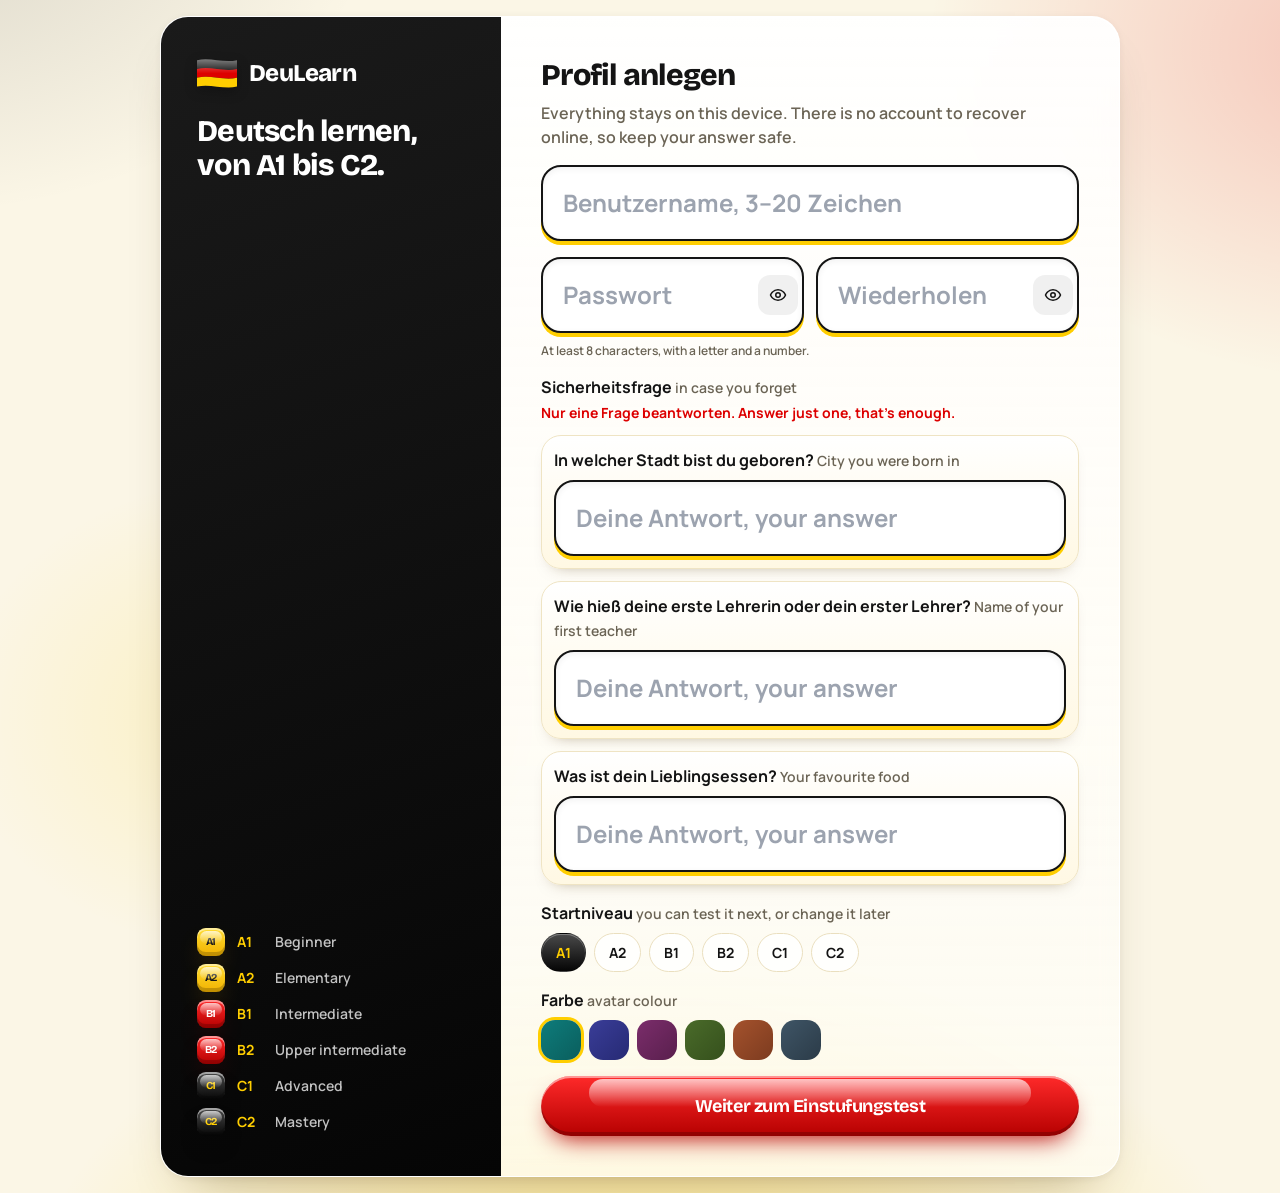
==== docs/app/index.html @ 397e2a2c "DeuLearn download page; iPhone app moved to /app/ - GitHub Pages download page with Android and iPho" ====
<!doctype html>
<!-- DeuLearn — Copyright (c) 2026 Mohammad Farmani. All rights reserved. Unauthorized copying, modification or redistribution is prohibited. -->
<!-- DeuLearn — Copyright (c) 2026 Mohammad Farmani. All rights reserved. -->
<html lang="de">
  <head>
    <meta charset="utf-8" />
    <meta name="viewport" content="width=device-width, initial-scale=1, viewport-fit=cover" />
    <meta name="theme-color" content="#FBF6E6" />
    <meta name="author" content="Mohammad Farmani" />
    <meta name="copyright" content="Copyright (c) 2026 Mohammad Farmani. All rights reserved." />
    <meta name="apple-mobile-web-app-capable" content="yes" />
    <meta name="mobile-web-app-capable" content="yes" />
    <meta name="apple-mobile-web-app-status-bar-style" content="default" />
    <meta name="apple-mobile-web-app-title" content="DeuLearn" />
    <link rel="manifest" href="manifest.webmanifest" />
    <link rel="apple-touch-icon" href="apple-touch-icon.png" />
    <link rel="icon" type="image/png" href="icon-192.png" />
    <link rel="apple-touch-startup-image" href="splash.png" />
    <title>DeuLearn</title>
    <script type="module" crossorigin src="./assets/index-Cm4gstyR.js"></script>
    <link rel="modulepreload" crossorigin href="./assets/vendor-CQLOp2qn.js">
    <link rel="stylesheet" crossorigin href="./assets/vendor-BSpEHGsV.css">
    <link rel="stylesheet" crossorigin href="./assets/index-BN-k-GzA.css">
  </head>
  <body>
    <div id="root"></div>
    <script>if ("serviceWorker" in navigator) addEventListener("load", () => navigator.serviceWorker.register("sw.js").catch(() => {}));</script>
  </body>
</html>
---- docs/app/assets/vendor-BSpEHGsV.css ----
@font-face{font-family:Manrope;font-style:normal;font-display:swap;font-weight:400;src:url([data-uri]) format("woff2"),url([data-uri]) format("woff");unicode-range:U+0460-052F,U+1C80-1C8A,U+20B4,U+2DE0-2DFF,U+A640-A69F,U+FE2E-FE2F}@font-face{font-family:Manrope;font-style:normal;font-display:swap;font-weight:400;src:url(./manrope-cyrillic-400-normal-BMzJvInZ.woff2) format("woff2"),url(./manrope-cyrillic-400-normal-Dvx59UGC.woff) format("woff");unicode-range:U+0301,U+0400-045F,U+0490-0491,U+04B0-04B1,U+2116}@font-face{font-family:Manrope;font-style:normal;font-display:swap;font-weight:400;src:url(./manrope-greek-400-normal-CM4qok81.woff2) format("woff2"),url(./manrope-greek-400-normal-DuX9RsAR.woff) format("woff");unicode-range:U+0370-0377,U+037A-037F,U+0384-038A,U+038C,U+038E-03A1,U+03A3-03FF}@font-face{font-family:Manrope;font-style:normal;font-display:swap;font-weight:400;src:url(./manrope-vietnamese-400-normal-DHb3EETF.woff2) format("woff2"),url(./manrope-vietnamese-400-normal-D7E_mLGF.woff) format("woff");unicode-range:U+0102-0103,U+0110-0111,U+0128-0129,U+0168-0169,U+01A0-01A1,U+01AF-01B0,U+0300-0301,U+0303-0304,U+0308-0309,U+0323,U+0329,U+1EA0-1EF9,U+20AB}@font-face{font-family:Manrope;font-style:normal;font-display:swap;font-weight:400;src:url(./manrope-latin-ext-400-normal-CMDvPJRp.woff2) format("woff2"),url(./manrope-latin-ext-400-normal-C-X6QNXX.woff) format("woff");unicode-range:U+0100-02BA,U+02BD-02C5,U+02C7-02CC,U+02CE-02D7,U+02DD-02FF,U+0304,U+0308,U+0329,U+1D00-1DBF,U+1E00-1E9F,U+1EF2-1EFF,U+2020,U+20A0-20AB,U+20AD-20C0,U+2113,U+2C60-2C7F,U+A720-A7FF}@font-face{font-family:Manrope;font-style:normal;font-display:swap;font-weight:400;src:url(./manrope-latin-400-normal-PaqtzbVb.woff2) format("woff2"),url(./manrope-latin-400-normal-8tf8FM3T.woff) format("woff");unicode-range:U+0000-00FF,U+0131,U+0152-0153,U+02BB-02BC,U+02C6,U+02DA,U+02DC,U+0304,U+0308,U+0329,U+2000-206F,U+20AC,U+2122,U+2191,U+2193,U+2212,U+2215,U+FEFF,U+FFFD}@font-face{font-family:Manrope;font-style:normal;font-display:swap;font-weight:500;src:url([data-uri]) format("woff2"),url([data-uri]) format("woff");unicode-range:U+0460-052F,U+1C80-1C8A,U+20B4,U+2DE0-2DFF,U+A640-A69F,U+FE2E-FE2F}@font-face{font-family:Manrope;font-style:normal;font-display:swap;font-weight:500;src:url(./manrope-cyrillic-500-normal-B1OEZity.woff2) format("woff2"),url(./manrope-cyrillic-500-normal-CNwnNrRC.woff) format("woff");unicode-range:U+0301,U+0400-045F,U+0490-0491,U+04B0-04B1,U+2116}@font-face{font-family:Manrope;font-style:normal;font-display:swap;font-weight:500;src:url(./manrope-greek-500-normal-GeMIHyWm.woff2) format("woff2"),url(./manrope-greek-500-normal-DyxYGEtJ.woff) format("woff");unicode-range:U+0370-0377,U+037A-037F,U+0384-038A,U+038C,U+038E-03A1,U+03A3-03FF}@font-face{font-family:Manrope;font-style:normal;font-display:swap;font-weight:500;src:url(./manrope-vietnamese-500-normal-DCXiE_xi.woff2) format("woff2"),url(./manrope-vietnamese-500-normal-DaZ8i3XM.woff) format("woff");unicode-range:U+0102-0103,U+0110-0111,U+0128-0129,U+0168-0169,U+01A0-01A1,U+01AF-01B0,U+0300-0301,U+0303-0304,U+0308-0309,U+0323,U+0329,U+1EA0-1EF9,U+20AB}@font-face{font-family:Manrope;font-style:normal;font-display:swap;font-weight:500;src:url(./manrope-latin-ext-500-normal-dm74KBQw.woff2) format("woff2"),url(./manrope-latin-ext-500-normal-EtoS1VaI.woff) format("woff");unicode-range:U+0100-02BA,U+02BD-02C5,U+02C7-02CC,U+02CE-02D7,U+02DD-02FF,U+0304,U+0308,U+0329,U+1D00-1DBF,U+1E00-1E9F,U+1EF2-1EFF,U+2020,U+20A0-20AB,U+20AD-20C0,U+2113,U+2C60-2C7F,U+A720-A7FF}@font-face{font-family:Manrope;font-style:normal;font-display:swap;font-weight:500;src:url(./manrope-latin-500-normal-BYYD-dBL.woff2) format("woff2"),url(./manrope-latin-500-normal-DMZssgOp.woff) format("woff");unicode-range:U+0000-00FF,U+0131,U+0152-0153,U+02BB-02BC,U+02C6,U+02DA,U+02DC,U+0304,U+0308,U+0329,U+2000-206F,U+20AC,U+2122,U+2191,U+2193,U+2212,U+2215,U+FEFF,U+FFFD}@font-face{font-family:Manrope;font-style:normal;font-display:swap;font-weight:600;src:url([data-uri]) format("woff2"),url([data-uri]) format("woff");unicode-range:U+0460-052F,U+1C80-1C8A,U+20B4,U+2DE0-2DFF,U+A640-A69F,U+FE2E-FE2F}@font-face{font-family:Manrope;font-style:normal;font-display:swap;font-weight:600;src:url(./manrope-cyrillic-600-normal-DvRl3Mj-.woff2) format("woff2"),url(./manrope-cyrillic-600-normal-It4mZcQk.woff) format("woff");unicode-range:U+0301,U+0400-045F,U+0490-0491,U+04B0-04B1,U+2116}@font-face{font-family:Manrope;font-style:normal;font-display:swap;font-weight:600;src:url(./manrope-greek-600-normal-BoRV6lzK.woff2) format("woff2"),url(./manrope-greek-600-normal-CF2i9ZRY.woff) format("woff");unicode-range:U+0370-0377,U+037A-037F,U+0384-038A,U+038C,U+038E-03A1,U+03A3-03FF}@font-face{font-family:Manrope;font-style:normal;font-display:swap;font-weight:600;src:url(./manrope-vietnamese-600-normal-C1J5PCl_.woff2) format("woff2"),url(./manrope-vietnamese-600-normal-lA7a_7Ok.woff) format("woff");unicode-range:U+0102-0103,U+0110-0111,U+0128-0129,U+0168-0169,U+01A0-01A1,U+01AF-01B0,U+0300-0301,U+0303-0304,U+0308-0309,U+0323,U+0329,U+1EA0-1EF9,U+20AB}@font-face{font-family:Manrope;font-style:normal;font-display:swap;font-weight:600;src:url(./manrope-latin-ext-600-normal-_gBojHdJ.woff2) format("woff2"),url(./manrope-latin-ext-600-normal-u5Pl7hTU.woff) format("woff");unicode-range:U+0100-02BA,U+02BD-02C5,U+02C7-02CC,U+02CE-02D7,U+02DD-02FF,U+0304,U+0308,U+0329,U+1D00-1DBF,U+1E00-1E9F,U+1EF2-1EFF,U+2020,U+20A0-20AB,U+20AD-20C0,U+2113,U+2C60-2C7F,U+A720-A7FF}@font-face{font-family:Manrope;font-style:normal;font-display:swap;font-weight:600;src:url(./manrope-latin-600-normal-4f0koTD-.woff2) format("woff2"),url(./manrope-latin-600-normal-BqgrALkZ.woff) format("woff");unicode-range:U+0000-00FF,U+0131,U+0152-0153,U+02BB-02BC,U+02C6,U+02DA,U+02DC,U+0304,U+0308,U+0329,U+2000-206F,U+20AC,U+2122,U+2191,U+2193,U+2212,U+2215,U+FEFF,U+FFFD}@font-face{font-family:Manrope;font-style:normal;font-display:swap;font-weight:700;src:url([data-uri]) format("woff2"),url([data-uri]) format("woff");unicode-range:U+0460-052F,U+1C80-1C8A,U+20B4,U+2DE0-2DFF,U+A640-A69F,U+FE2E-FE2F}@font-face{font-family:Manrope;font-style:normal;font-display:swap;font-weight:700;src:url(./manrope-cyrillic-700-normal-Dw_fZAg2.woff2) format("woff2"),url(./manrope-cyrillic-700-normal-7JNVKxyl.woff) format("woff");unicode-range:U+0301,U+0400-045F,U+0490-0491,U+04B0-04B1,U+2116}@font-face{font-family:Manrope;font-style:normal;font-display:swap;font-weight:700;src:url(./manrope-greek-700-normal-CHUG9PD8.woff2) format("woff2"),url(./manrope-greek-700-normal-DyfsrCpP.woff) format("woff");unicode-range:U+0370-0377,U+037A-037F,U+0384-038A,U+038C,U+038E-03A1,U+03A3-03FF}@font-face{font-family:Manrope;font-style:normal;font-display:swap;font-weight:700;src:url(./manrope-vietnamese-700-normal-CUqMx5-1.woff2) format("woff2"),url(./manrope-vietnamese-700-normal-pt65Fn2Z.woff) format("woff");unicode-range:U+0102-0103,U+0110-0111,U+0128-0129,U+0168-0169,U+01A0-01A1,U+01AF-01B0,U+0300-0301,U+0303-0304,U+0308-0309,U+0323,U+0329,U+1EA0-1EF9,U+20AB}@font-face{font-family:Manrope;font-style:normal;font-display:swap;font-weight:700;src:url(./manrope-latin-ext-700-normal-DYOwVNan.woff2) format("woff2"),url(./manrope-latin-ext-700-normal-eVCcYqtJ.woff) format("woff");unicode-range:U+0100-02BA,U+02BD-02C5,U+02C7-02CC,U+02CE-02D7,U+02DD-02FF,U+0304,U+0308,U+0329,U+1D00-1DBF,U+1E00-1E9F,U+1EF2-1EFF,U+2020,U+20A0-20AB,U+20AD-20C0,U+2113,U+2C60-2C7F,U+A720-A7FF}@font-face{font-family:Manrope;font-style:normal;font-display:swap;font-weight:700;src:url(./manrope-latin-700-normal-BZp_XxE4.woff2) format("woff2"),url(./manrope-latin-700-normal-DGRFkw-m.woff) format("woff");unicode-range:U+0000-00FF,U+0131,U+0152-0153,U+02BB-02BC,U+02C6,U+02DA,U+02DC,U+0304,U+0308,U+0329,U+2000-206F,U+20AC,U+2122,U+2191,U+2193,U+2212,U+2215,U+FEFF,U+FFFD}@font-face{font-family:Manrope;font-style:normal;font-display:swap;font-weight:800;src:url([data-uri]) format("woff2"),url([data-uri]) format("woff");unicode-range:U+0460-052F,U+1C80-1C8A,U+20B4,U+2DE0-2DFF,U+A640-A69F,U+FE2E-FE2F}@font-face{font-family:Manrope;font-style:normal;font-display:swap;font-weight:800;src:url(./manrope-cyrillic-800-normal-AvdZ5mAV.woff2) format("woff2"),url(./manrope-cyrillic-800-normal-BuEMjQU-.woff) format("woff");unicode-range:U+0301,U+0400-045F,U+0490-0491,U+04B0-04B1,U+2116}@font-face{font-family:Manrope;font-style:normal;font-display:swap;font-weight:800;src:url(./manrope-greek-800-normal-CDvU698_.woff2) format("woff2"),url(./manrope-greek-800-normal-Bw-67qu9.woff) format("woff");unicode-range:U+0370-0377,U+037A-037F,U+0384-038A,U+038C,U+038E-03A1,U+03A3-03FF}@font-face{font-family:Manrope;font-style:normal;font-display:swap;font-weight:800;src:url(./manrope-vietnamese-800-normal-ClPWri-A.woff2) format("woff2"),url(./manrope-vietnamese-800-normal-bvg7iBCV.woff) format("woff");unicode-range:U+0102-0103,U+0110-0111,U+0128-0129,U+0168-0169,U+01A0-01A1,U+01AF-01B0,U+0300-0301,U+0303-0304,U+0308-0309,U+0323,U+0329,U+1EA0-1EF9,U+20AB}@font-face{font-family:Manrope;font-style:normal;font-display:swap;font-weight:800;src:url(./manrope-latin-ext-800-normal-DdFx7KEb.woff2) format("woff2"),url(./manrope-latin-ext-800-normal-BQAQsuQc.woff) format("woff");unicode-range:U+0100-02BA,U+02BD-02C5,U+02C7-02CC,U+02CE-02D7,U+02DD-02FF,U+0304,U+0308,U+0329,U+1D00-1DBF,U+1E00-1E9F,U+1EF2-1EFF,U+2020,U+20A0-20AB,U+20AD-20C0,U+2113,U+2C60-2C7F,U+A720-A7FF}@font-face{font-family:Manrope;font-style:normal;font-display:swap;font-weight:800;src:url(./manrope-latin-800-normal-BfWYOv1c.woff2) format("woff2"),url(./manrope-latin-800-normal-uHUdIJgA.woff) format("woff");unicode-range:U+0000-00FF,U+0131,U+0152-0153,U+02BB-02BC,U+02C6,U+02DA,U+02DC,U+0304,U+0308,U+0329,U+2000-206F,U+20AC,U+2122,U+2191,U+2193,U+2212,U+2215,U+FEFF,U+FFFD}@font-face{font-family:Bricolage Grotesque;font-style:normal;font-display:swap;font-weight:500;src:url(./bricolage-grotesque-vietnamese-500-normal-FzY9NZwK.woff2) format("woff2"),url(./bricolage-grotesque-vietnamese-500-normal-CAK5R6Iy.woff) format("woff");unicode-range:U+0102-0103,U+0110-0111,U+0128-0129,U+0168-0169,U+01A0-01A1,U+01AF-01B0,U+0300-0301,U+0303-0304,U+0308-0309,U+0323,U+0329,U+1EA0-1EF9,U+20AB}@font-face{font-family:Bricolage Grotesque;font-style:normal;font-display:swap;font-weight:500;src:url(./bricolage-grotesque-latin-ext-500-normal-DIhLz7G7.woff2) format("woff2"),url(./bricolage-grotesque-latin-ext-500-normal-B0ZDNVGf.woff) format("woff");unicode-range:U+0100-02BA,U+02BD-02C5,U+02C7-02CC,U+02CE-02D7,U+02DD-02FF,U+0304,U+0308,U+0329,U+1D00-1DBF,U+1E00-1E9F,U+1EF2-1EFF,U+2020,U+20A0-20AB,U+20AD-20C0,U+2113,U+2C60-2C7F,U+A720-A7FF}@font-face{font-family:Bricolage Grotesque;font-style:normal;font-display:swap;font-weight:500;src:url(./bricolage-grotesque-latin-500-normal-DEDBoLFO.woff2) format("woff2"),url(./bricolage-grotesque-latin-500-normal-CV-uA8Lw.woff) format("woff");unicode-range:U+0000-00FF,U+0131,U+0152-0153,U+02BB-02BC,U+02C6,U+02DA,U+02DC,U+0304,U+0308,U+0329,U+2000-206F,U+20AC,U+2122,U+2191,U+2193,U+2212,U+2215,U+FEFF,U+FFFD}@font-face{font-family:Bricolage Grotesque;font-style:normal;font-display:swap;font-weight:700;src:url(./bricolage-grotesque-vietnamese-700-normal-BLYPkJbo.woff2) format("woff2"),url(./bricolage-grotesque-vietnamese-700-normal-CHrFuVHU.woff) format("woff");unicode-range:U+0102-0103,U+0110-0111,U+0128-0129,U+0168-0169,U+01A0-01A1,U+01AF-01B0,U+0300-0301,U+0303-0304,U+0308-0309,U+0323,U+0329,U+1EA0-1EF9,U+20AB}@font-face{font-family:Bricolage Grotesque;font-style:normal;font-display:swap;font-weight:700;src:url(./bricolage-grotesque-latin-ext-700-normal-fBkt-7fi.woff2) format("woff2"),url(./bricolage-grotesque-latin-ext-700-normal-BXpPFNFj.woff) format("woff");unicode-range:U+0100-02BA,U+02BD-02C5,U+02C7-02CC,U+02CE-02D7,U+02DD-02FF,U+0304,U+0308,U+0329,U+1D00-1DBF,U+1E00-1E9F,U+1EF2-1EFF,U+2020,U+20A0-20AB,U+20AD-20C0,U+2113,U+2C60-2C7F,U+A720-A7FF}@font-face{font-family:Bricolage Grotesque;font-style:normal;font-display:swap;font-weight:700;src:url(./bricolage-grotesque-latin-700-normal-gtcctNPv.woff2) format("woff2"),url(./bricolage-grotesque-latin-700-normal-DvJDmrLu.woff) format("woff");unicode-range:U+0000-00FF,U+0131,U+0152-0153,U+02BB-02BC,U+02C6,U+02DA,U+02DC,U+0304,U+0308,U+0329,U+2000-206F,U+20AC,U+2122,U+2191,U+2193,U+2212,U+2215,U+FEFF,U+FFFD}@font-face{font-family:Bricolage Grotesque;font-style:normal;font-display:swap;font-weight:800;src:url(./bricolage-grotesque-vietnamese-800-normal-RJtJa6zl.woff2) format("woff2"),url(./bricolage-grotesque-vietnamese-800-normal-DJ4hCX8l.woff) format("woff");unicode-range:U+0102-0103,U+0110-0111,U+0128-0129,U+0168-0169,U+01A0-01A1,U+01AF-01B0,U+0300-0301,U+0303-0304,U+0308-0309,U+0323,U+0329,U+1EA0-1EF9,U+20AB}@font-face{font-family:Bricolage Grotesque;font-style:normal;font-display:swap;font-weight:800;src:url(./bricolage-grotesque-latin-ext-800-normal-BimIDUhy.woff2) format("woff2"),url(./bricolage-grotesque-latin-ext-800-normal-CkoBqIJM.woff) format("woff");unicode-range:U+0100-02BA,U+02BD-02C5,U+02C7-02CC,U+02CE-02D7,U+02DD-02FF,U+0304,U+0308,U+0329,U+1D00-1DBF,U+1E00-1E9F,U+1EF2-1EFF,U+2020,U+20A0-20AB,U+20AD-20C0,U+2113,U+2C60-2C7F,U+A720-A7FF}@font-face{font-family:Bricolage Grotesque;font-style:normal;font-display:swap;font-weight:800;src:url(./bricolage-grotesque-latin-800-normal-J50vIsBe.woff2) format("woff2"),url(./bricolage-grotesque-latin-800-normal-Br4b-5gk.woff) format("woff");unicode-range:U+0000-00FF,U+0131,U+0152-0153,U+02BB-02BC,U+02C6,U+02DA,U+02DC,U+0304,U+0308,U+0329,U+2000-206F,U+20AC,U+2122,U+2191,U+2193,U+2212,U+2215,U+FEFF,U+FFFD}@font-face{font-family:Vazirmatn;font-style:normal;font-display:swap;font-weight:400;src:url(./vazirmatn-arabic-400-normal-DMZFCm7K.woff2) format("woff2"),url(./vazirmatn-arabic-400-normal-C4W5XURk.woff) format("woff");unicode-range:U+0600-06FF,U+0750-077F,U+0870-088E,U+0890-0891,U+0897-08E1,U+08E3-08FF,U+200C-200E,U+2010-2011,U+204F,U+2E41,U+FB50-FDFF,U+FE70-FE74,U+FE76-FEFC,U+102E0-102FB,U+10E60-10E7E,U+10EC2-10EC4,U+10EFC-10EFF,U+1EE00-1EE03,U+1EE05-1EE1F,U+1EE21-1EE22,U+1EE24,U+1EE27,U+1EE29-1EE32,U+1EE34-1EE37,U+1EE39,U+1EE3B,U+1EE42,U+1EE47,U+1EE49,U+1EE4B,U+1EE4D-1EE4F,U+1EE51-1EE52,U+1EE54,U+1EE57,U+1EE59,U+1EE5B,U+1EE5D,U+1EE5F,U+1EE61-1EE62,U+1EE64,U+1EE67-1EE6A,U+1EE6C-1EE72,U+1EE74-1EE77,U+1EE79-1EE7C,U+1EE7E,U+1EE80-1EE89,U+1EE8B-1EE9B,U+1EEA1-1EEA3,U+1EEA5-1EEA9,U+1EEAB-1EEBB,U+1EEF0-1EEF1}@font-face{font-family:Vazirmatn;font-style:normal;font-display:swap;font-weight:400;src:url(./vazirmatn-latin-ext-400-normal-BdGhO0lm.woff2) format("woff2"),url(./vazirmatn-latin-ext-400-normal-DPxMaNjI.woff) format("woff");unicode-range:U+0100-02BA,U+02BD-02C5,U+02C7-02CC,U+02CE-02D7,U+02DD-02FF,U+0304,U+0308,U+0329,U+1D00-1DBF,U+1E00-1E9F,U+1EF2-1EFF,U+2020,U+20A0-20AB,U+20AD-20C0,U+2113,U+2C60-2C7F,U+A720-A7FF}@font-face{font-family:Vazirmatn;font-style:normal;font-display:swap;font-weight:400;src:url(./vazirmatn-latin-400-normal-BT_DHTc7.woff2) format("woff2"),url(./vazirmatn-latin-400-normal-GKyMcI03.woff) format("woff");unicode-range:U+0000-00FF,U+0131,U+0152-0153,U+02BB-02BC,U+02C6,U+02DA,U+02DC,U+0304,U+0308,U+0329,U+2000-206F,U+20AC,U+2122,U+2191,U+2193,U+2212,U+2215,U+FEFF,U+FFFD}@font-face{font-family:Vazirmatn;font-style:normal;font-display:swap;font-weight:600;src:url(./vazirmatn-arabic-600-normal-CPKvAnd1.woff2) format("woff2"),url(./vazirmatn-arabic-600-normal-CWYTfCgi.woff) format("woff");unicode-range:U+0600-06FF,U+0750-077F,U+0870-088E,U+0890-0891,U+0897-08E1,U+08E3-08FF,U+200C-200E,U+2010-2011,U+204F,U+2E41,U+FB50-FDFF,U+FE70-FE74,U+FE76-FEFC,U+102E0-102FB,U+10E60-10E7E,U+10EC2-10EC4,U+10EFC-10EFF,U+1EE00-1EE03,U+1EE05-1EE1F,U+1EE21-1EE22,U+1EE24,U+1EE27,U+1EE29-1EE32,U+1EE34-1EE37,U+1EE39,U+1EE3B,U+1EE42,U+1EE47,U+1EE49,U+1EE4B,U+1EE4D-1EE4F,U+1EE51-1EE52,U+1EE54,U+1EE57,U+1EE59,U+1EE5B,U+1EE5D,U+1EE5F,U+1EE61-1EE62,U+1EE64,U+1EE67-1EE6A,U+1EE6C-1EE72,U+1EE74-1EE77,U+1EE79-1EE7C,U+1EE7E,U+1EE80-1EE89,U+1EE8B-1EE9B,U+1EEA1-1EEA3,U+1EEA5-1EEA9,U+1EEAB-1EEBB,U+1EEF0-1EEF1}@font-face{font-family:Vazirmatn;font-style:normal;font-display:swap;font-weight:600;src:url(./vazirmatn-latin-ext-600-normal-CyxCUfFz.woff2) format("woff2"),url(./vazirmatn-latin-ext-600-normal-Di8rk35l.woff) format("woff");unicode-range:U+0100-02BA,U+02BD-02C5,U+02C7-02CC,U+02CE-02D7,U+02DD-02FF,U+0304,U+0308,U+0329,U+1D00-1DBF,U+1E00-1E9F,U+1EF2-1EFF,U+2020,U+20A0-20AB,U+20AD-20C0,U+2113,U+2C60-2C7F,U+A720-A7FF}@font-face{font-family:Vazirmatn;font-style:normal;font-display:swap;font-weight:600;src:url(./vazirmatn-latin-600-normal-D-zF-Oec.woff2) format("woff2"),url(./vazirmatn-latin-600-normal-BxJiDPKT.woff) format("woff");unicode-range:U+0000-00FF,U+0131,U+0152-0153,U+02BB-02BC,U+02C6,U+02DA,U+02DC,U+0304,U+0308,U+0329,U+2000-206F,U+20AC,U+2122,U+2191,U+2193,U+2212,U+2215,U+FEFF,U+FFFD}@font-face{font-family:Vazirmatn;font-style:normal;font-display:swap;font-weight:800;src:url(./vazirmatn-arabic-800-normal-Bwnt96zj.woff2) format("woff2"),url(./vazirmatn-arabic-800-normal-BH12s3-y.woff) format("woff");unicode-range:U+0600-06FF,U+0750-077F,U+0870-088E,U+0890-0891,U+0897-08E1,U+08E3-08FF,U+200C-200E,U+2010-2011,U+204F,U+2E41,U+FB50-FDFF,U+FE70-FE74,U+FE76-FEFC,U+102E0-102FB,U+10E60-10E7E,U+10EC2-10EC4,U+10EFC-10EFF,U+1EE00-1EE03,U+1EE05-1EE1F,U+1EE21-1EE22,U+1EE24,U+1EE27,U+1EE29-1EE32,U+1EE34-1EE37,U+1EE39,U+1EE3B,U+1EE42,U+1EE47,U+1EE49,U+1EE4B,U+1EE4D-1EE4F,U+1EE51-1EE52,U+1EE54,U+1EE57,U+1EE59,U+1EE5B,U+1EE5D,U+1EE5F,U+1EE61-1EE62,U+1EE64,U+1EE67-1EE6A,U+1EE6C-1EE72,U+1EE74-1EE77,U+1EE79-1EE7C,U+1EE7E,U+1EE80-1EE89,U+1EE8B-1EE9B,U+1EEA1-1EEA3,U+1EEA5-1EEA9,U+1EEAB-1EEBB,U+1EEF0-1EEF1}@font-face{font-family:Vazirmatn;font-style:normal;font-display:swap;font-weight:800;src:url(./vazirmatn-latin-ext-800-normal-BzH3Tiwu.woff2) format("woff2"),url(./vazirmatn-latin-ext-800-normal-HbVXW2Kv.woff) format("woff");unicode-range:U+0100-02BA,U+02BD-02C5,U+02C7-02CC,U+02CE-02D7,U+02DD-02FF,U+0304,U+0308,U+0329,U+1D00-1DBF,U+1E00-1E9F,U+1EF2-1EFF,U+2020,U+20A0-20AB,U+20AD-20C0,U+2113,U+2C60-2C7F,U+A720-A7FF}@font-face{font-family:Vazirmatn;font-style:normal;font-display:swap;font-weight:800;src:url(./vazirmatn-latin-800-normal-e0EQwLmk.woff2) format("woff2"),url(./vazirmatn-latin-800-normal-fM8Xz9cI.woff) format("woff");unicode-range:U+0000-00FF,U+0131,U+0152-0153,U+02BB-02BC,U+02C6,U+02DA,U+02DC,U+0304,U+0308,U+0329,U+2000-206F,U+20AC,U+2122,U+2191,U+2193,U+2212,U+2215,U+FEFF,U+FFFD}
---- docs/app/assets/index-BN-k-GzA.css ----
*,:before,:after{--tw-border-spacing-x: 0;--tw-border-spacing-y: 0;--tw-translate-x: 0;--tw-translate-y: 0;--tw-rotate: 0;--tw-skew-x: 0;--tw-skew-y: 0;--tw-scale-x: 1;--tw-scale-y: 1;--tw-pan-x: ;--tw-pan-y: ;--tw-pinch-zoom: ;--tw-scroll-snap-strictness: proximity;--tw-gradient-from-position: ;--tw-gradient-via-position: ;--tw-gradient-to-position: ;--tw-ordinal: ;--tw-slashed-zero: ;--tw-numeric-figure: ;--tw-numeric-spacing: ;--tw-numeric-fraction: ;--tw-ring-inset: ;--tw-ring-offset-width: 0px;--tw-ring-offset-color: #fff;--tw-ring-color: rgb(59 130 246 / .5);--tw-ring-offset-shadow: 0 0 #0000;--tw-ring-shadow: 0 0 #0000;--tw-shadow: 0 0 #0000;--tw-shadow-colored: 0 0 #0000;--tw-blur: ;--tw-brightness: ;--tw-contrast: ;--tw-grayscale: ;--tw-hue-rotate: ;--tw-invert: ;--tw-saturate: ;--tw-sepia: ;--tw-drop-shadow: ;--tw-backdrop-blur: ;--tw-backdrop-brightness: ;--tw-backdrop-contrast: ;--tw-backdrop-grayscale: ;--tw-backdrop-hue-rotate: ;--tw-backdrop-invert: ;--tw-backdrop-opacity: ;--tw-backdrop-saturate: ;--tw-backdrop-sepia: ;--tw-contain-size: ;--tw-contain-layout: ;--tw-contain-paint: ;--tw-contain-style: }::backdrop{--tw-border-spacing-x: 0;--tw-border-spacing-y: 0;--tw-translate-x: 0;--tw-translate-y: 0;--tw-rotate: 0;--tw-skew-x: 0;--tw-skew-y: 0;--tw-scale-x: 1;--tw-scale-y: 1;--tw-pan-x: ;--tw-pan-y: ;--tw-pinch-zoom: ;--tw-scroll-snap-strictness: proximity;--tw-gradient-from-position: ;--tw-gradient-via-position: ;--tw-gradient-to-position: ;--tw-ordinal: ;--tw-slashed-zero: ;--tw-numeric-figure: ;--tw-numeric-spacing: ;--tw-numeric-fraction: ;--tw-ring-inset: ;--tw-ring-offset-width: 0px;--tw-ring-offset-color: #fff;--tw-ring-color: rgb(59 130 246 / .5);--tw-ring-offset-shadow: 0 0 #0000;--tw-ring-shadow: 0 0 #0000;--tw-shadow: 0 0 #0000;--tw-shadow-colored: 0 0 #0000;--tw-blur: ;--tw-brightness: ;--tw-contrast: ;--tw-grayscale: ;--tw-hue-rotate: ;--tw-invert: ;--tw-saturate: ;--tw-sepia: ;--tw-drop-shadow: ;--tw-backdrop-blur: ;--tw-backdrop-brightness: ;--tw-backdrop-contrast: ;--tw-backdrop-grayscale: ;--tw-backdrop-hue-rotate: ;--tw-backdrop-invert: ;--tw-backdrop-opacity: ;--tw-backdrop-saturate: ;--tw-backdrop-sepia: ;--tw-contain-size: ;--tw-contain-layout: ;--tw-contain-paint: ;--tw-contain-style: }*,:before,:after{box-sizing:border-box;border-width:0;border-style:solid;border-color:#e5e7eb}:before,:after{--tw-content: ""}html,:host{line-height:1.5;-webkit-text-size-adjust:100%;-moz-tab-size:4;-o-tab-size:4;tab-size:4;font-family:ui-sans-serif,system-ui,sans-serif,"Apple Color Emoji","Segoe UI Emoji",Segoe UI Symbol,"Noto Color Emoji";font-feature-settings:normal;font-variation-settings:normal;-webkit-tap-highlight-color:transparent}body{margin:0;line-height:inherit}hr{height:0;color:inherit;border-top-width:1px}abbr:where([title]){-webkit-text-decoration:underline dotted;text-decoration:underline dotted}h1,h2,h3,h4,h5,h6{font-size:inherit;font-weight:inherit}a{color:inherit;text-decoration:inherit}b,strong{font-weight:bolder}code,kbd,samp,pre{font-family:ui-monospace,SFMono-Regular,Menlo,Monaco,Consolas,Liberation Mono,Courier New,monospace;font-feature-settings:normal;font-variation-settings:normal;font-size:1em}small{font-size:80%}sub,sup{font-size:75%;line-height:0;position:relative;vertical-align:baseline}sub{bottom:-.25em}sup{top:-.5em}table{text-indent:0;border-color:inherit;border-collapse:collapse}button,input,optgroup,select,textarea{font-family:inherit;font-feature-settings:inherit;font-variation-settings:inherit;font-size:100%;font-weight:inherit;line-height:inherit;letter-spacing:inherit;color:inherit;margin:0;padding:0}button,select{text-transform:none}button,input:where([type=button]),input:where([type=reset]),input:where([type=submit]){-webkit-appearance:button;background-color:transparent;background-image:none}:-moz-focusring{outline:auto}:-moz-ui-invalid{box-shadow:none}progress{vertical-align:baseline}::-webkit-inner-spin-button,::-webkit-outer-spin-button{height:auto}[type=search]{-webkit-appearance:textfield;outline-offset:-2px}::-webkit-search-decoration{-webkit-appearance:none}::-webkit-file-upload-button{-webkit-appearance:button;font:inherit}summary{display:list-item}blockquote,dl,dd,h1,h2,h3,h4,h5,h6,hr,figure,p,pre{margin:0}fieldset{margin:0;padding:0}legend{padding:0}ol,ul,menu{list-style:none;margin:0;padding:0}dialog{padding:0}textarea{resize:vertical}input::-moz-placeholder,textarea::-moz-placeholder{opacity:1;color:#9ca3af}input::placeholder,textarea::placeholder{opacity:1;color:#9ca3af}button,[role=button]{cursor:pointer}:disabled{cursor:default}img,svg,video,canvas,audio,iframe,embed,object{display:block;vertical-align:middle}img,video{max-width:100%;height:auto}[hidden]:where(:not([hidden=until-found])){display:none}.fixed{position:fixed}.absolute{position:absolute}.relative{position:relative}.sticky{position:sticky}.inset-0{inset:0}.mx-auto{margin-left:auto;margin-right:auto}.my-1{margin-top:.25rem;margin-bottom:.25rem}.-mt-2{margin-top:-.5rem}.mb-1{margin-bottom:.25rem}.mb-2{margin-bottom:.5rem}.mb-3{margin-bottom:.75rem}.mb-4{margin-bottom:1rem}.mb-5{margin-bottom:1.25rem}.mb-6{margin-bottom:1.5rem}.ml-2{margin-left:.5rem}.ml-auto{margin-left:auto}.mr-2{margin-right:.5rem}.mt-1{margin-top:.25rem}.mt-2{margin-top:.5rem}.mt-3{margin-top:.75rem}.mt-4{margin-top:1rem}.mt-5{margin-top:1.25rem}.mt-6{margin-top:1.5rem}.mt-7{margin-top:1.75rem}.mt-8{margin-top:2rem}.block{display:block}.inline-block{display:inline-block}.inline{display:inline}.flex{display:flex}.inline-flex{display:inline-flex}.table{display:table}.grid{display:grid}.hidden{display:none}.h-3{height:.75rem}.h-4{height:1rem}.w-full{width:100%}.min-w-0{min-width:0px}.max-w-2xl{max-width:42rem}.max-w-3xl{max-width:48rem}.max-w-4xl{max-width:56rem}.max-w-5xl{max-width:64rem}.max-w-xl{max-width:36rem}.flex-1{flex:1 1 0%}.flex-shrink-0{flex-shrink:0}.grow{flex-grow:1}.transform{transform:translate(var(--tw-translate-x),var(--tw-translate-y)) rotate(var(--tw-rotate)) skew(var(--tw-skew-x)) skewY(var(--tw-skew-y)) scaleX(var(--tw-scale-x)) scaleY(var(--tw-scale-y))}.resize{resize:both}.grid-cols-2{grid-template-columns:repeat(2,minmax(0,1fr))}.grid-cols-3{grid-template-columns:repeat(3,minmax(0,1fr))}.grid-cols-7{grid-template-columns:repeat(7,minmax(0,1fr))}.flex-col{flex-direction:column}.flex-wrap{flex-wrap:wrap}.items-start{align-items:flex-start}.items-end{align-items:flex-end}.items-center{align-items:center}.items-baseline{align-items:baseline}.justify-start{justify-content:flex-start}.justify-end{justify-content:flex-end}.justify-center{justify-content:center}.justify-between{justify-content:space-between}.gap-1{gap:.25rem}.gap-1\.5{gap:.375rem}.gap-2{gap:.5rem}.gap-3{gap:.75rem}.gap-4{gap:1rem}.gap-5{gap:1.25rem}.gap-6{gap:1.5rem}.overflow-hidden{overflow:hidden}.whitespace-nowrap{white-space:nowrap}.rounded{border-radius:.25rem}.rounded-2xl{border-radius:1rem}.rounded-3xl{border-radius:1.5rem}.rounded-full{border-radius:9999px}.rounded-xl{border-radius:.75rem}.border{border-width:1px}.p-2{padding:.5rem}.p-3{padding:.75rem}.p-4{padding:1rem}.p-5{padding:1.25rem}.p-6{padding:1.5rem}.p-8{padding:2rem}.px-1{padding-left:.25rem;padding-right:.25rem}.px-10{padding-left:2.5rem;padding-right:2.5rem}.px-3{padding-left:.75rem;padding-right:.75rem}.px-4{padding-left:1rem;padding-right:1rem}.px-5{padding-left:1.25rem;padding-right:1.25rem}.px-6{padding-left:1.5rem;padding-right:1.5rem}.px-8{padding-left:2rem;padding-right:2rem}.py-1{padding-top:.25rem;padding-bottom:.25rem}.py-2{padding-top:.5rem;padding-bottom:.5rem}.py-2\.5{padding-top:.625rem;padding-bottom:.625rem}.py-3{padding-top:.75rem;padding-bottom:.75rem}.py-4{padding-top:1rem;padding-bottom:1rem}.py-5{padding-top:1.25rem;padding-bottom:1.25rem}.pb-1{padding-bottom:.25rem}.pb-10{padding-bottom:2.5rem}.pb-12{padding-bottom:3rem}.pb-16{padding-bottom:4rem}.pb-2{padding-bottom:.5rem}.pb-4{padding-bottom:1rem}.pb-5{padding-bottom:1.25rem}.pb-6{padding-bottom:1.5rem}.pb-9{padding-bottom:2.25rem}.pt-2{padding-top:.5rem}.pt-6{padding-top:1.5rem}.pt-7{padding-top:1.75rem}.text-left{text-align:left}.text-center{text-align:center}.text-2xl{font-size:1.5rem;line-height:2rem}.text-3xl{font-size:1.875rem;line-height:2.25rem}.text-4xl{font-size:2.25rem;line-height:2.5rem}.text-lg{font-size:1.125rem;line-height:1.75rem}.text-sm{font-size:.875rem;line-height:1.25rem}.text-xl{font-size:1.25rem;line-height:1.75rem}.text-xs{font-size:.75rem;line-height:1rem}.font-bold{font-weight:700}.font-extrabold{font-weight:800}.font-medium{font-weight:500}.font-semibold{font-weight:600}.italic{font-style:italic}.tracking-widest{letter-spacing:.1em}.shadow{--tw-shadow: 0 1px 3px 0 rgb(0 0 0 / .1), 0 1px 2px -1px rgb(0 0 0 / .1);--tw-shadow-colored: 0 1px 3px 0 var(--tw-shadow-color), 0 1px 2px -1px var(--tw-shadow-color);box-shadow:var(--tw-ring-offset-shadow, 0 0 #0000),var(--tw-ring-shadow, 0 0 #0000),var(--tw-shadow)}.outline{outline-style:solid}.ring{--tw-ring-offset-shadow: var(--tw-ring-inset) 0 0 0 var(--tw-ring-offset-width) var(--tw-ring-offset-color);--tw-ring-shadow: var(--tw-ring-inset) 0 0 0 calc(3px + var(--tw-ring-offset-width)) var(--tw-ring-color);box-shadow:var(--tw-ring-offset-shadow),var(--tw-ring-shadow),var(--tw-shadow, 0 0 #0000)}.blur{--tw-blur: blur(8px);filter:var(--tw-blur) var(--tw-brightness) var(--tw-contrast) var(--tw-grayscale) var(--tw-hue-rotate) var(--tw-invert) var(--tw-saturate) var(--tw-sepia) var(--tw-drop-shadow)}.drop-shadow{--tw-drop-shadow: drop-shadow(0 1px 2px rgb(0 0 0 / .1)) drop-shadow(0 1px 1px rgb(0 0 0 / .06));filter:var(--tw-blur) var(--tw-brightness) var(--tw-contrast) var(--tw-grayscale) var(--tw-hue-rotate) var(--tw-invert) var(--tw-saturate) var(--tw-sepia) var(--tw-drop-shadow)}.grayscale{--tw-grayscale: grayscale(100%);filter:var(--tw-blur) var(--tw-brightness) var(--tw-contrast) var(--tw-grayscale) var(--tw-hue-rotate) var(--tw-invert) var(--tw-saturate) var(--tw-sepia) var(--tw-drop-shadow)}.filter{filter:var(--tw-blur) var(--tw-brightness) var(--tw-contrast) var(--tw-grayscale) var(--tw-hue-rotate) var(--tw-invert) var(--tw-saturate) var(--tw-sepia) var(--tw-drop-shadow)}.transition{transition-property:color,background-color,border-color,text-decoration-color,fill,stroke,opacity,box-shadow,transform,filter,backdrop-filter;transition-timing-function:cubic-bezier(.4,0,.2,1);transition-duration:.15s}.ease-in-out{transition-timing-function:cubic-bezier(.4,0,.2,1)}html,body{margin:0;background:#fbf6e6;overscroll-behavior-y:none;-webkit-tap-highlight-color:transparent}@media(min-width:640px){.sm\:block{display:block}.sm\:inline{display:inline}.sm\:grid-cols-2{grid-template-columns:repeat(2,minmax(0,1fr))}.sm\:grid-cols-3{grid-template-columns:repeat(3,minmax(0,1fr))}.sm\:grid-cols-4{grid-template-columns:repeat(4,minmax(0,1fr))}.sm\:flex-row{flex-direction:row}.sm\:items-center{align-items:center}.sm\:gap-5{gap:1.25rem}.sm\:gap-6{gap:1.5rem}.sm\:p-10{padding:2.5rem}.sm\:p-12{padding:3rem}.sm\:p-3{padding:.75rem}.sm\:p-4{padding:1rem}.sm\:p-5{padding:1.25rem}.sm\:p-6{padding:1.5rem}.sm\:p-8{padding:2rem}.sm\:px-6{padding-left:1.5rem;padding-right:1.5rem}.sm\:py-6{padding-top:1.5rem;padding-bottom:1.5rem}.sm\:pb-12{padding-bottom:3rem}.sm\:pt-6{padding-top:1.5rem}.sm\:text-2xl{font-size:1.5rem;line-height:2rem}.sm\:text-3xl{font-size:1.875rem;line-height:2.25rem}}@media(min-width:768px){.md\:col-span-2{grid-column:span 2 / span 2}.md\:col-span-3{grid-column:span 3 / span 3}.md\:flex{display:flex}.md\:grid-cols-2{grid-template-columns:repeat(2,minmax(0,1fr))}.md\:grid-cols-4{grid-template-columns:repeat(4,minmax(0,1fr))}.md\:grid-cols-5{grid-template-columns:repeat(5,minmax(0,1fr))}}@media(min-width:1024px){.lg\:grid-cols-4{grid-template-columns:repeat(4,minmax(0,1fr))}.lg\:grid-cols-5{grid-template-columns:repeat(5,minmax(0,1fr))}}
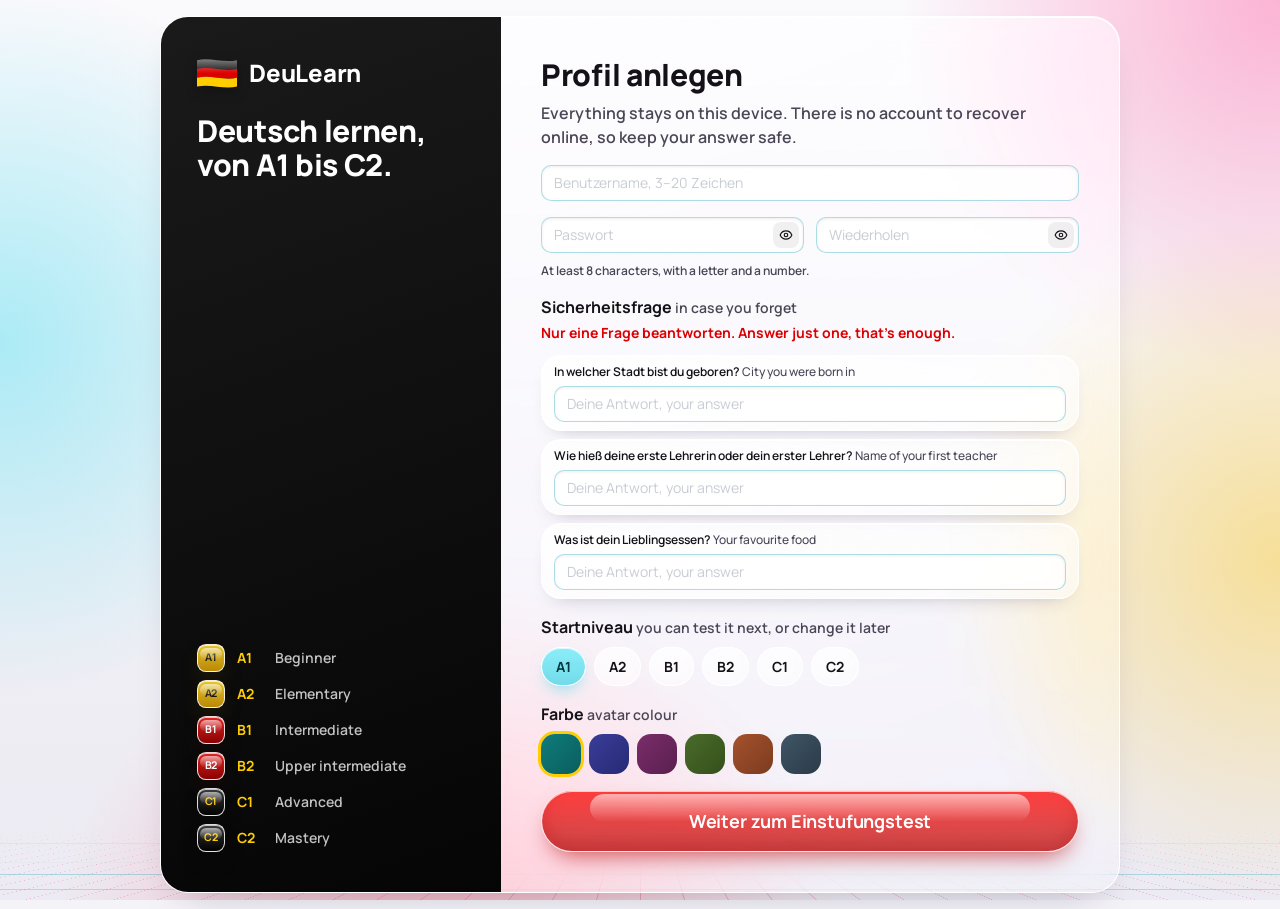
==== commit 3607512c: "DeuLearn 1.1.0 by Mohammad Farmani: new app content for Android 16 and iPhone - Signed APK 1.1.0 (sa" ====
--- a/docs/app/index.html
+++ b/docs/app/index.html
@@ -4,7 +4,7 @@
 <html lang="de">
   <head>
     <meta charset="utf-8" />
-    <meta name="viewport" content="width=device-width, initial-scale=1, viewport-fit=cover" />
+    <meta name="viewport" content="width=device-width, initial-scale=1, maximum-scale=1, viewport-fit=cover" />
     <meta name="theme-color" content="#FBF6E6" />
     <meta name="author" content="Mohammad Farmani" />
     <meta name="copyright" content="Copyright (c) 2026 Mohammad Farmani. All rights reserved." />
@@ -17,10 +17,10 @@
     <link rel="icon" type="image/png" href="icon-192.png" />
     <link rel="apple-touch-startup-image" href="splash.png" />
     <title>DeuLearn</title>
-    <script type="module" crossorigin src="./assets/index-Cm4gstyR.js"></script>
-    <link rel="modulepreload" crossorigin href="./assets/vendor-CQLOp2qn.js">
+    <script type="module" crossorigin src="./assets/index-Cb2LKrnB.js"></script>
+    <link rel="modulepreload" crossorigin href="./assets/vendor-58RtyP2V.js">
     <link rel="stylesheet" crossorigin href="./assets/vendor-BSpEHGsV.css">
-    <link rel="stylesheet" crossorigin href="./assets/index-BN-k-GzA.css">
+    <link rel="stylesheet" crossorigin href="./assets/index-D7B7CvpR.css">
   </head>
   <body>
     <div id="root"></div>
--- a/docs/app/assets/index-D7B7CvpR.css
+++ b/docs/app/assets/index-D7B7CvpR.css
@@ -0,0 +1 @@
+*,:before,:after{--tw-border-spacing-x: 0;--tw-border-spacing-y: 0;--tw-translate-x: 0;--tw-translate-y: 0;--tw-rotate: 0;--tw-skew-x: 0;--tw-skew-y: 0;--tw-scale-x: 1;--tw-scale-y: 1;--tw-pan-x: ;--tw-pan-y: ;--tw-pinch-zoom: ;--tw-scroll-snap-strictness: proximity;--tw-gradient-from-position: ;--tw-gradient-via-position: ;--tw-gradient-to-position: ;--tw-ordinal: ;--tw-slashed-zero: ;--tw-numeric-figure: ;--tw-numeric-spacing: ;--tw-numeric-fraction: ;--tw-ring-inset: ;--tw-ring-offset-width: 0px;--tw-ring-offset-color: #fff;--tw-ring-color: rgb(59 130 246 / .5);--tw-ring-offset-shadow: 0 0 #0000;--tw-ring-shadow: 0 0 #0000;--tw-shadow: 0 0 #0000;--tw-shadow-colored: 0 0 #0000;--tw-blur: ;--tw-brightness: ;--tw-contrast: ;--tw-grayscale: ;--tw-hue-rotate: ;--tw-invert: ;--tw-saturate: ;--tw-sepia: ;--tw-drop-shadow: ;--tw-backdrop-blur: ;--tw-backdrop-brightness: ;--tw-backdrop-contrast: ;--tw-backdrop-grayscale: ;--tw-backdrop-hue-rotate: ;--tw-backdrop-invert: ;--tw-backdrop-opacity: ;--tw-backdrop-saturate: ;--tw-backdrop-sepia: ;--tw-contain-size: ;--tw-contain-layout: ;--tw-contain-paint: ;--tw-contain-style: }::backdrop{--tw-border-spacing-x: 0;--tw-border-spacing-y: 0;--tw-translate-x: 0;--tw-translate-y: 0;--tw-rotate: 0;--tw-skew-x: 0;--tw-skew-y: 0;--tw-scale-x: 1;--tw-scale-y: 1;--tw-pan-x: ;--tw-pan-y: ;--tw-pinch-zoom: ;--tw-scroll-snap-strictness: proximity;--tw-gradient-from-position: ;--tw-gradient-via-position: ;--tw-gradient-to-position: ;--tw-ordinal: ;--tw-slashed-zero: ;--tw-numeric-figure: ;--tw-numeric-spacing: ;--tw-numeric-fraction: ;--tw-ring-inset: ;--tw-ring-offset-width: 0px;--tw-ring-offset-color: #fff;--tw-ring-color: rgb(59 130 246 / .5);--tw-ring-offset-shadow: 0 0 #0000;--tw-ring-shadow: 0 0 #0000;--tw-shadow: 0 0 #0000;--tw-shadow-colored: 0 0 #0000;--tw-blur: ;--tw-brightness: ;--tw-contrast: ;--tw-grayscale: ;--tw-hue-rotate: ;--tw-invert: ;--tw-saturate: ;--tw-sepia: ;--tw-drop-shadow: ;--tw-backdrop-blur: ;--tw-backdrop-brightness: ;--tw-backdrop-contrast: ;--tw-backdrop-grayscale: ;--tw-backdrop-hue-rotate: ;--tw-backdrop-invert: ;--tw-backdrop-opacity: ;--tw-backdrop-saturate: ;--tw-backdrop-sepia: ;--tw-contain-size: ;--tw-contain-layout: ;--tw-contain-paint: ;--tw-contain-style: }*,:before,:after{box-sizing:border-box;border-width:0;border-style:solid;border-color:#e5e7eb}:before,:after{--tw-content: ""}html,:host{line-height:1.5;-webkit-text-size-adjust:100%;-moz-tab-size:4;-o-tab-size:4;tab-size:4;font-family:ui-sans-serif,system-ui,sans-serif,"Apple Color Emoji","Segoe UI Emoji",Segoe UI Symbol,"Noto Color Emoji";font-feature-settings:normal;font-variation-settings:normal;-webkit-tap-highlight-color:transparent}body{margin:0;line-height:inherit}hr{height:0;color:inherit;border-top-width:1px}abbr:where([title]){-webkit-text-decoration:underline dotted;text-decoration:underline dotted}h1,h2,h3,h4,h5,h6{font-size:inherit;font-weight:inherit}a{color:inherit;text-decoration:inherit}b,strong{font-weight:bolder}code,kbd,samp,pre{font-family:ui-monospace,SFMono-Regular,Menlo,Monaco,Consolas,Liberation Mono,Courier New,monospace;font-feature-settings:normal;font-variation-settings:normal;font-size:1em}small{font-size:80%}sub,sup{font-size:75%;line-height:0;position:relative;vertical-align:baseline}sub{bottom:-.25em}sup{top:-.5em}table{text-indent:0;border-color:inherit;border-collapse:collapse}button,input,optgroup,select,textarea{font-family:inherit;font-feature-settings:inherit;font-variation-settings:inherit;font-size:100%;font-weight:inherit;line-height:inherit;letter-spacing:inherit;color:inherit;margin:0;padding:0}button,select{text-transform:none}button,input:where([type=button]),input:where([type=reset]),input:where([type=submit]){-webkit-appearance:button;background-color:transparent;background-image:none}:-moz-focusring{outline:auto}:-moz-ui-invalid{box-shadow:none}progress{vertical-align:baseline}::-webkit-inner-spin-button,::-webkit-outer-spin-button{height:auto}[type=search]{-webkit-appearance:textfield;outline-offset:-2px}::-webkit-search-decoration{-webkit-appearance:none}::-webkit-file-upload-button{-webkit-appearance:button;font:inherit}summary{display:list-item}blockquote,dl,dd,h1,h2,h3,h4,h5,h6,hr,figure,p,pre{margin:0}fieldset{margin:0;padding:0}legend{padding:0}ol,ul,menu{list-style:none;margin:0;padding:0}dialog{padding:0}textarea{resize:vertical}input::-moz-placeholder,textarea::-moz-placeholder{opacity:1;color:#9ca3af}input::placeholder,textarea::placeholder{opacity:1;color:#9ca3af}button,[role=button]{cursor:pointer}:disabled{cursor:default}img,svg,video,canvas,audio,iframe,embed,object{display:block;vertical-align:middle}img,video{max-width:100%;height:auto}[hidden]:where(:not([hidden=until-found])){display:none}.visible{visibility:visible}.fixed{position:fixed}.absolute{position:absolute}.relative{position:relative}.sticky{position:sticky}.inset-0{inset:0}.col-span-2{grid-column:span 2 / span 2}.mx-auto{margin-left:auto;margin-right:auto}.my-1{margin-top:.25rem;margin-bottom:.25rem}.-mt-2{margin-top:-.5rem}.mb-1{margin-bottom:.25rem}.mb-2{margin-bottom:.5rem}.mb-3{margin-bottom:.75rem}.mb-4{margin-bottom:1rem}.mb-5{margin-bottom:1.25rem}.mb-6{margin-bottom:1.5rem}.ml-2{margin-left:.5rem}.ml-auto{margin-left:auto}.mr-2{margin-right:.5rem}.mt-1{margin-top:.25rem}.mt-1\.5{margin-top:.375rem}.mt-2{margin-top:.5rem}.mt-3{margin-top:.75rem}.mt-4{margin-top:1rem}.mt-5{margin-top:1.25rem}.mt-6{margin-top:1.5rem}.mt-7{margin-top:1.75rem}.mt-8{margin-top:2rem}.block{display:block}.inline-block{display:inline-block}.inline{display:inline}.flex{display:flex}.inline-flex{display:inline-flex}.table{display:table}.grid{display:grid}.hidden{display:none}.h-3{height:.75rem}.h-4{height:1rem}.w-full{width:100%}.min-w-0{min-width:0px}.max-w-2xl{max-width:42rem}.max-w-3xl{max-width:48rem}.max-w-4xl{max-width:56rem}.max-w-5xl{max-width:64rem}.max-w-xl{max-width:36rem}.flex-1{flex:1 1 0%}.flex-shrink-0{flex-shrink:0}.grow{flex-grow:1}.transform{transform:translate(var(--tw-translate-x),var(--tw-translate-y)) rotate(var(--tw-rotate)) skew(var(--tw-skew-x)) skewY(var(--tw-skew-y)) scaleX(var(--tw-scale-x)) scaleY(var(--tw-scale-y))}.resize{resize:both}.grid-cols-2{grid-template-columns:repeat(2,minmax(0,1fr))}.grid-cols-3{grid-template-columns:repeat(3,minmax(0,1fr))}.grid-cols-7{grid-template-columns:repeat(7,minmax(0,1fr))}.flex-col{flex-direction:column}.flex-wrap{flex-wrap:wrap}.items-start{align-items:flex-start}.items-end{align-items:flex-end}.items-center{align-items:center}.items-baseline{align-items:baseline}.justify-start{justify-content:flex-start}.justify-end{justify-content:flex-end}.justify-center{justify-content:center}.justify-between{justify-content:space-between}.gap-1{gap:.25rem}.gap-1\.5{gap:.375rem}.gap-2{gap:.5rem}.gap-3{gap:.75rem}.gap-4{gap:1rem}.gap-5{gap:1.25rem}.gap-6{gap:1.5rem}.overflow-hidden{overflow:hidden}.whitespace-nowrap{white-space:nowrap}.rounded{border-radius:.25rem}.rounded-2xl{border-radius:1rem}.rounded-3xl{border-radius:1.5rem}.rounded-full{border-radius:9999px}.rounded-xl{border-radius:.75rem}.border{border-width:1px}.p-2{padding:.5rem}.p-3{padding:.75rem}.p-4{padding:1rem}.p-5{padding:1.25rem}.p-6{padding:1.5rem}.p-8{padding:2rem}.px-1{padding-left:.25rem;padding-right:.25rem}.px-10{padding-left:2.5rem;padding-right:2.5rem}.px-3{padding-left:.75rem;padding-right:.75rem}.px-4{padding-left:1rem;padding-right:1rem}.px-5{padding-left:1.25rem;padding-right:1.25rem}.px-6{padding-left:1.5rem;padding-right:1.5rem}.px-8{padding-left:2rem;padding-right:2rem}.py-1{padding-top:.25rem;padding-bottom:.25rem}.py-2{padding-top:.5rem;padding-bottom:.5rem}.py-2\.5{padding-top:.625rem;padding-bottom:.625rem}.py-3{padding-top:.75rem;padding-bottom:.75rem}.py-4{padding-top:1rem;padding-bottom:1rem}.py-5{padding-top:1.25rem;padding-bottom:1.25rem}.pb-1{padding-bottom:.25rem}.pb-10{padding-bottom:2.5rem}.pb-12{padding-bottom:3rem}.pb-16{padding-bottom:4rem}.pb-2{padding-bottom:.5rem}.pb-4{padding-bottom:1rem}.pb-5{padding-bottom:1.25rem}.pb-6{padding-bottom:1.5rem}.pb-9{padding-bottom:2.25rem}.pt-2{padding-top:.5rem}.pt-6{padding-top:1.5rem}.pt-7{padding-top:1.75rem}.text-left{text-align:left}.text-center{text-align:center}.text-2xl{font-size:1.5rem;line-height:2rem}.text-3xl{font-size:1.875rem;line-height:2.25rem}.text-4xl{font-size:2.25rem;line-height:2.5rem}.text-lg{font-size:1.125rem;line-height:1.75rem}.text-sm{font-size:.875rem;line-height:1.25rem}.text-xl{font-size:1.25rem;line-height:1.75rem}.text-xs{font-size:.75rem;line-height:1rem}.font-bold{font-weight:700}.font-extrabold{font-weight:800}.font-medium{font-weight:500}.font-semibold{font-weight:600}.italic{font-style:italic}.tracking-widest{letter-spacing:.1em}.shadow{--tw-shadow: 0 1px 3px 0 rgb(0 0 0 / .1), 0 1px 2px -1px rgb(0 0 0 / .1);--tw-shadow-colored: 0 1px 3px 0 var(--tw-shadow-color), 0 1px 2px -1px var(--tw-shadow-color);box-shadow:var(--tw-ring-offset-shadow, 0 0 #0000),var(--tw-ring-shadow, 0 0 #0000),var(--tw-shadow)}.outline{outline-style:solid}.ring{--tw-ring-offset-shadow: var(--tw-ring-inset) 0 0 0 var(--tw-ring-offset-width) var(--tw-ring-offset-color);--tw-ring-shadow: var(--tw-ring-inset) 0 0 0 calc(3px + var(--tw-ring-offset-width)) var(--tw-ring-color);box-shadow:var(--tw-ring-offset-shadow),var(--tw-ring-shadow),var(--tw-shadow, 0 0 #0000)}.blur{--tw-blur: blur(8px);filter:var(--tw-blur) var(--tw-brightness) var(--tw-contrast) var(--tw-grayscale) var(--tw-hue-rotate) var(--tw-invert) var(--tw-saturate) var(--tw-sepia) var(--tw-drop-shadow)}.drop-shadow{--tw-drop-shadow: drop-shadow(0 1px 2px rgb(0 0 0 / .1)) drop-shadow(0 1px 1px rgb(0 0 0 / .06));filter:var(--tw-blur) var(--tw-brightness) var(--tw-contrast) var(--tw-grayscale) var(--tw-hue-rotate) var(--tw-invert) var(--tw-saturate) var(--tw-sepia) var(--tw-drop-shadow)}.grayscale{--tw-grayscale: grayscale(100%);filter:var(--tw-blur) var(--tw-brightness) var(--tw-contrast) var(--tw-grayscale) var(--tw-hue-rotate) var(--tw-invert) var(--tw-saturate) var(--tw-sepia) var(--tw-drop-shadow)}.filter{filter:var(--tw-blur) var(--tw-brightness) var(--tw-contrast) var(--tw-grayscale) var(--tw-hue-rotate) var(--tw-invert) var(--tw-saturate) var(--tw-sepia) var(--tw-drop-shadow)}.transition{transition-property:color,background-color,border-color,text-decoration-color,fill,stroke,opacity,box-shadow,transform,filter,backdrop-filter;transition-timing-function:cubic-bezier(.4,0,.2,1);transition-duration:.15s}.ease-in-out{transition-timing-function:cubic-bezier(.4,0,.2,1)}html,body{margin:0;background:#fbf6e6;overscroll-behavior-y:none;-webkit-tap-highlight-color:transparent;-webkit-text-size-adjust:100%}@media(min-width:640px){.sm\:block{display:block}.sm\:grid-cols-2{grid-template-columns:repeat(2,minmax(0,1fr))}.sm\:grid-cols-3{grid-template-columns:repeat(3,minmax(0,1fr))}.sm\:grid-cols-4{grid-template-columns:repeat(4,minmax(0,1fr))}.sm\:flex-row{flex-direction:row}.sm\:items-center{align-items:center}.sm\:gap-5{gap:1.25rem}.sm\:gap-6{gap:1.5rem}.sm\:p-10{padding:2.5rem}.sm\:p-12{padding:3rem}.sm\:p-3{padding:.75rem}.sm\:p-4{padding:1rem}.sm\:p-5{padding:1.25rem}.sm\:p-6{padding:1.5rem}.sm\:p-8{padding:2rem}.sm\:px-6{padding-left:1.5rem;padding-right:1.5rem}.sm\:py-6{padding-top:1.5rem;padding-bottom:1.5rem}.sm\:pb-12{padding-bottom:3rem}.sm\:pt-6{padding-top:1.5rem}.sm\:text-2xl{font-size:1.5rem;line-height:2rem}.sm\:text-3xl{font-size:1.875rem;line-height:2.25rem}}@media(min-width:768px){.md\:col-span-2{grid-column:span 2 / span 2}.md\:col-span-3{grid-column:span 3 / span 3}.md\:flex{display:flex}.md\:grid-cols-2{grid-template-columns:repeat(2,minmax(0,1fr))}.md\:grid-cols-4{grid-template-columns:repeat(4,minmax(0,1fr))}.md\:grid-cols-5{grid-template-columns:repeat(5,minmax(0,1fr))}}@media(min-width:1024px){.lg\:grid-cols-4{grid-template-columns:repeat(4,minmax(0,1fr))}.lg\:grid-cols-5{grid-template-columns:repeat(5,minmax(0,1fr))}}
